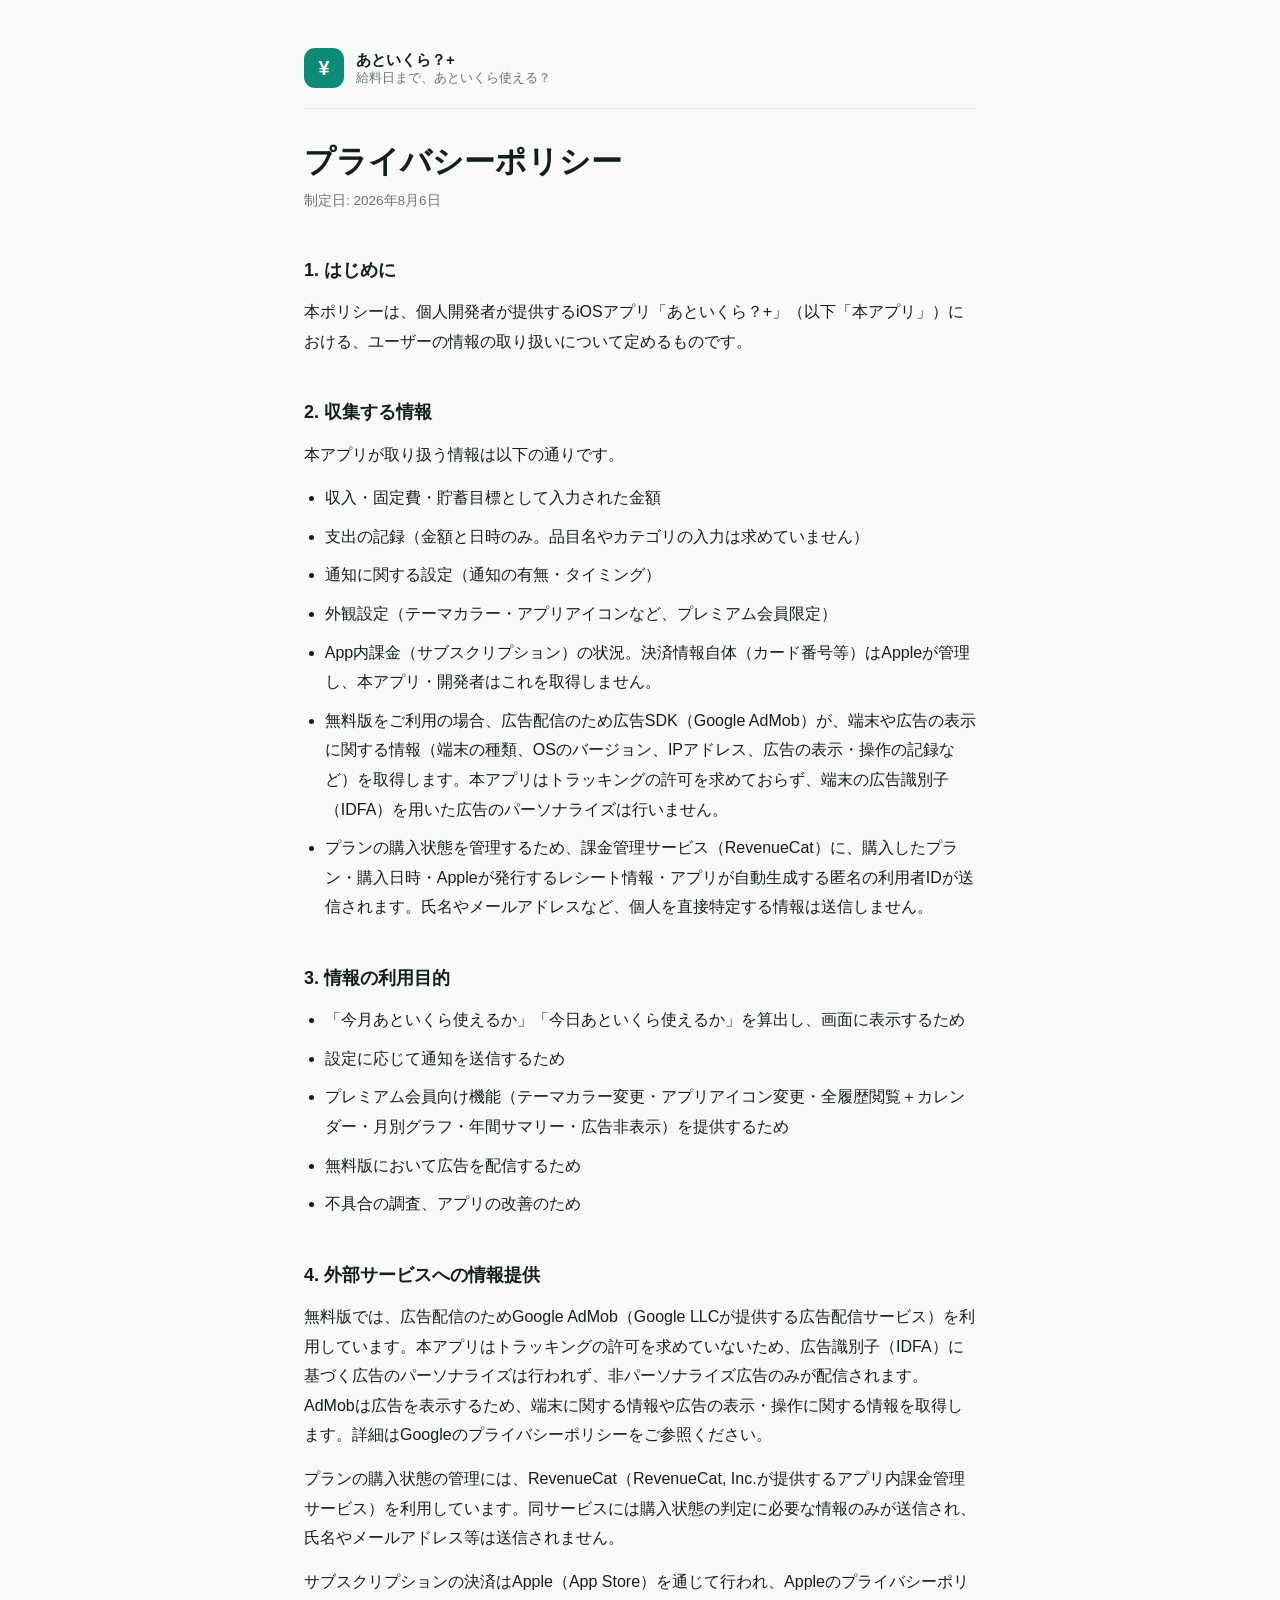
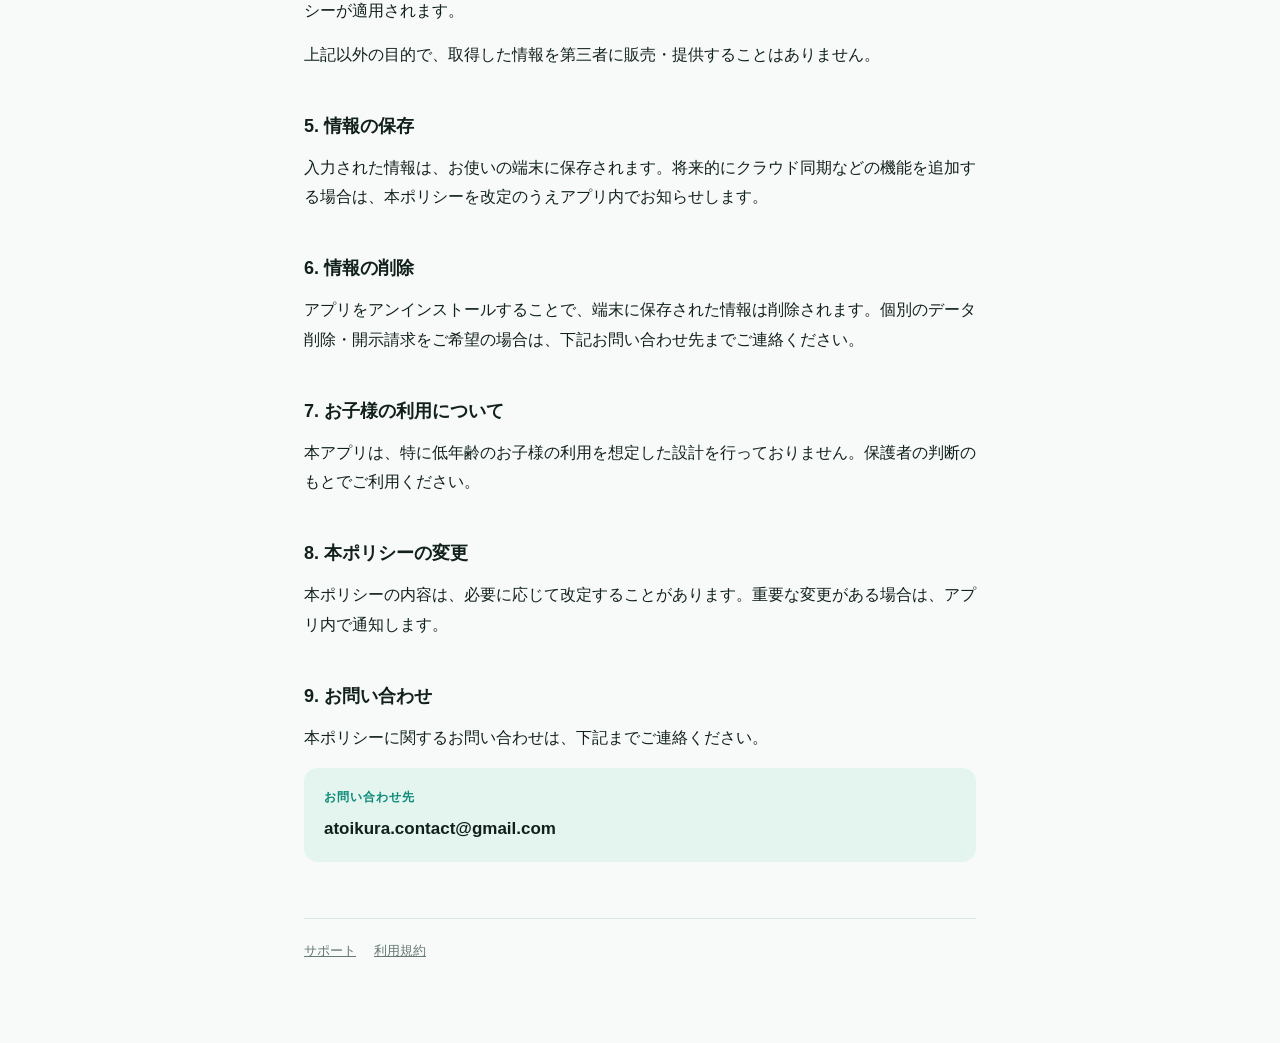
==== privacy.html @ 6737637c "Add files via upload" ====
<!DOCTYPE html>
<html lang="ja">
<head>
<meta charset="UTF-8">
<meta name="viewport" content="width=device-width, initial-scale=1">
<title>プライバシーポリシー｜あといくら？+</title>
<link rel="stylesheet" href="style.css">
</head>
<body>
<div class="wrap">

  <header class="site">
    <div class="mark">¥</div>
    <div class="site-name">あといくら？+<span>給料日まで、あといくら使える？</span></div>
  </header>

  <h1>プライバシーポリシー</h1>
  <p class="date">制定日: 2026年8月6日</p>

  <h2>1. はじめに</h2>
  <p>本ポリシーは、個人開発者が提供するiOSアプリ「あといくら？+」（以下「本アプリ」）における、ユーザーの情報の取り扱いについて定めるものです。</p>

  <h2>2. 収集する情報</h2>
  <p>本アプリが取り扱う情報は以下の通りです。</p>
  <ul>
    <li>収入・固定費・貯蓄目標として入力された金額</li>
    <li>支出の記録（金額と日時のみ。品目名やカテゴリの入力は求めていません）</li>
    <li>通知に関する設定（通知の有無・タイミング）</li>
    <li>外観設定（テーマカラー・アプリアイコンなど、プレミアム会員限定）</li>
    <li>App内課金（サブスクリプション）の状況。決済情報自体（カード番号等）はAppleが管理し、本アプリ・開発者はこれを取得しません。</li>
    <li>無料版をご利用の場合、広告配信のため広告SDK（Google AdMob）が、端末や広告の表示に関する情報（端末の種類、OSのバージョン、IPアドレス、広告の表示・操作の記録など）を取得します。本アプリはトラッキングの許可を求めておらず、端末の広告識別子（IDFA）を用いた広告のパーソナライズは行いません。</li>
    <li>プランの購入状態を管理するため、課金管理サービス（RevenueCat）に、購入したプラン・購入日時・Appleが発行するレシート情報・アプリが自動生成する匿名の利用者IDが送信されます。氏名やメールアドレスなど、個人を直接特定する情報は送信しません。</li>
  </ul>

  <h2>3. 情報の利用目的</h2>
  <ul>
    <li>「今月あといくら使えるか」「今日あといくら使えるか」を算出し、画面に表示するため</li>
    <li>設定に応じて通知を送信するため</li>
    <li>プレミアム会員向け機能（テーマカラー変更・アプリアイコン変更・全履歴閲覧＋カレンダー・月別グラフ・年間サマリー・広告非表示）を提供するため</li>
    <li>無料版において広告を配信するため</li>
    <li>不具合の調査、アプリの改善のため</li>
  </ul>

  <h2>4. 外部サービスへの情報提供</h2>
  <p>無料版では、広告配信のためGoogle AdMob（Google LLCが提供する広告配信サービス）を利用しています。本アプリはトラッキングの許可を求めていないため、広告識別子（IDFA）に基づく広告のパーソナライズは行われず、非パーソナライズ広告のみが配信されます。AdMobは広告を表示するため、端末に関する情報や広告の表示・操作に関する情報を取得します。詳細はGoogleのプライバシーポリシーをご参照ください。</p>
  <p>プランの購入状態の管理には、RevenueCat（RevenueCat, Inc.が提供するアプリ内課金管理サービス）を利用しています。同サービスには購入状態の判定に必要な情報のみが送信され、氏名やメールアドレス等は送信されません。</p>
  <p>サブスクリプションの決済はApple（App Store）を通じて行われ、Appleのプライバシーポリシーが適用されます。</p>
  <p>上記以外の目的で、取得した情報を第三者に販売・提供することはありません。</p>

  <h2>5. 情報の保存</h2>
  <p>入力された情報は、お使いの端末に保存されます。将来的にクラウド同期などの機能を追加する場合は、本ポリシーを改定のうえアプリ内でお知らせします。</p>

  <h2>6. 情報の削除</h2>
  <p>アプリをアンインストールすることで、端末に保存された情報は削除されます。個別のデータ削除・開示請求をご希望の場合は、下記お問い合わせ先までご連絡ください。</p>

  <h2>7. お子様の利用について</h2>
  <p>本アプリは、特に低年齢のお子様の利用を想定した設計を行っておりません。保護者の判断のもとでご利用ください。</p>

  <h2>8. 本ポリシーの変更</h2>
  <p>本ポリシーの内容は、必要に応じて改定することがあります。重要な変更がある場合は、アプリ内で通知します。</p>

  <h2>9. お問い合わせ</h2>
  <p>本ポリシーに関するお問い合わせは、下記までご連絡ください。</p>
  <div class="contact">
    <p class="label">お問い合わせ先</p>
    <a href="mailto:atoikura.contact@gmail.com">atoikura.contact@gmail.com</a>
  </div>

  <footer class="site">
    <a href="index.html">サポート</a>
    <a href="terms.html">利用規約</a>
  </footer>

</div>
</body>
</html>
---- style.css ----
:root {
  --ground: #F7FAF9;
  --surface: #FFFFFF;
  --tint: #E4F4EF;
  --ink: #12201C;
  --muted: #667873;
  --line: #DDE7E3;
  --accent: #0D8B78;
}

@media (prefers-color-scheme: dark) {
  :root {
    --ground: #0F1513;
    --surface: #171F1C;
    --tint: #16302A;
    --ink: #E9F0ED;
    --muted: #9BAAA5;
    --line: #27332F;
    --accent: #34CDB0;
  }
}

* { box-sizing: border-box; }

body {
  margin: 0;
  background: var(--ground);
  color: var(--ink);
  font-family: -apple-system, BlinkMacSystemFont, "Hiragino Sans", "Yu Gothic Medium", "Meiryo", sans-serif;
  font-size: 16px;
  line-height: 1.85;
  -webkit-font-smoothing: antialiased;
}

.wrap {
  max-width: 720px;
  margin: 0 auto;
  padding: 48px 24px 80px;
}

header.site {
  display: flex;
  align-items: center;
  gap: 12px;
  padding-bottom: 20px;
  margin-bottom: 32px;
  border-bottom: 1px solid var(--line);
}

.mark {
  width: 40px;
  height: 40px;
  border-radius: 11px;
  background: var(--accent);
  color: #fff;
  display: grid;
  place-items: center;
  font-size: 20px;
  font-weight: 800;
  flex: 0 0 auto;
}

.site-name {
  font-size: 15px;
  font-weight: 800;
  line-height: 1.3;
}

.site-name span {
  display: block;
  font-size: 12.5px;
  font-weight: 500;
  color: var(--muted);
}

h1 {
  font-size: clamp(24px, 4.5vw, 31px);
  font-weight: 800;
  line-height: 1.35;
  margin: 0 0 6px;
  text-wrap: balance;
}

.date {
  color: var(--muted);
  font-size: 13.5px;
  margin: 0 0 40px;
}

h2 {
  font-size: 18px;
  font-weight: 800;
  margin: 40px 0 10px;
  text-wrap: balance;
}

p { margin: 0 0 14px; }

ul { margin: 0 0 14px; padding-left: 1.3em; }
li { margin-bottom: 9px; }
li:last-child { margin-bottom: 0; }

.contact {
  background: var(--tint);
  border-radius: 14px;
  padding: 18px 20px;
  margin: 16px 0 0;
}

.contact .label {
  font-size: 12px;
  font-weight: 700;
  letter-spacing: .08em;
  color: var(--accent);
  margin: 0 0 4px;
}

.contact a {
  font-size: 17px;
  font-weight: 700;
  color: var(--ink);
  text-decoration: none;
  word-break: break-all;
}

.contact a:hover { text-decoration: underline; }

footer.site {
  margin-top: 56px;
  padding-top: 20px;
  border-top: 1px solid var(--line);
  color: var(--muted);
  font-size: 13px;
  display: flex;
  gap: 18px;
  flex-wrap: wrap;
}

footer.site a { color: var(--muted); }

a { color: var(--accent); }

a:focus-visible {
  outline: 2px solid var(--accent);
  outline-offset: 3px;
  border-radius: 3px;
}
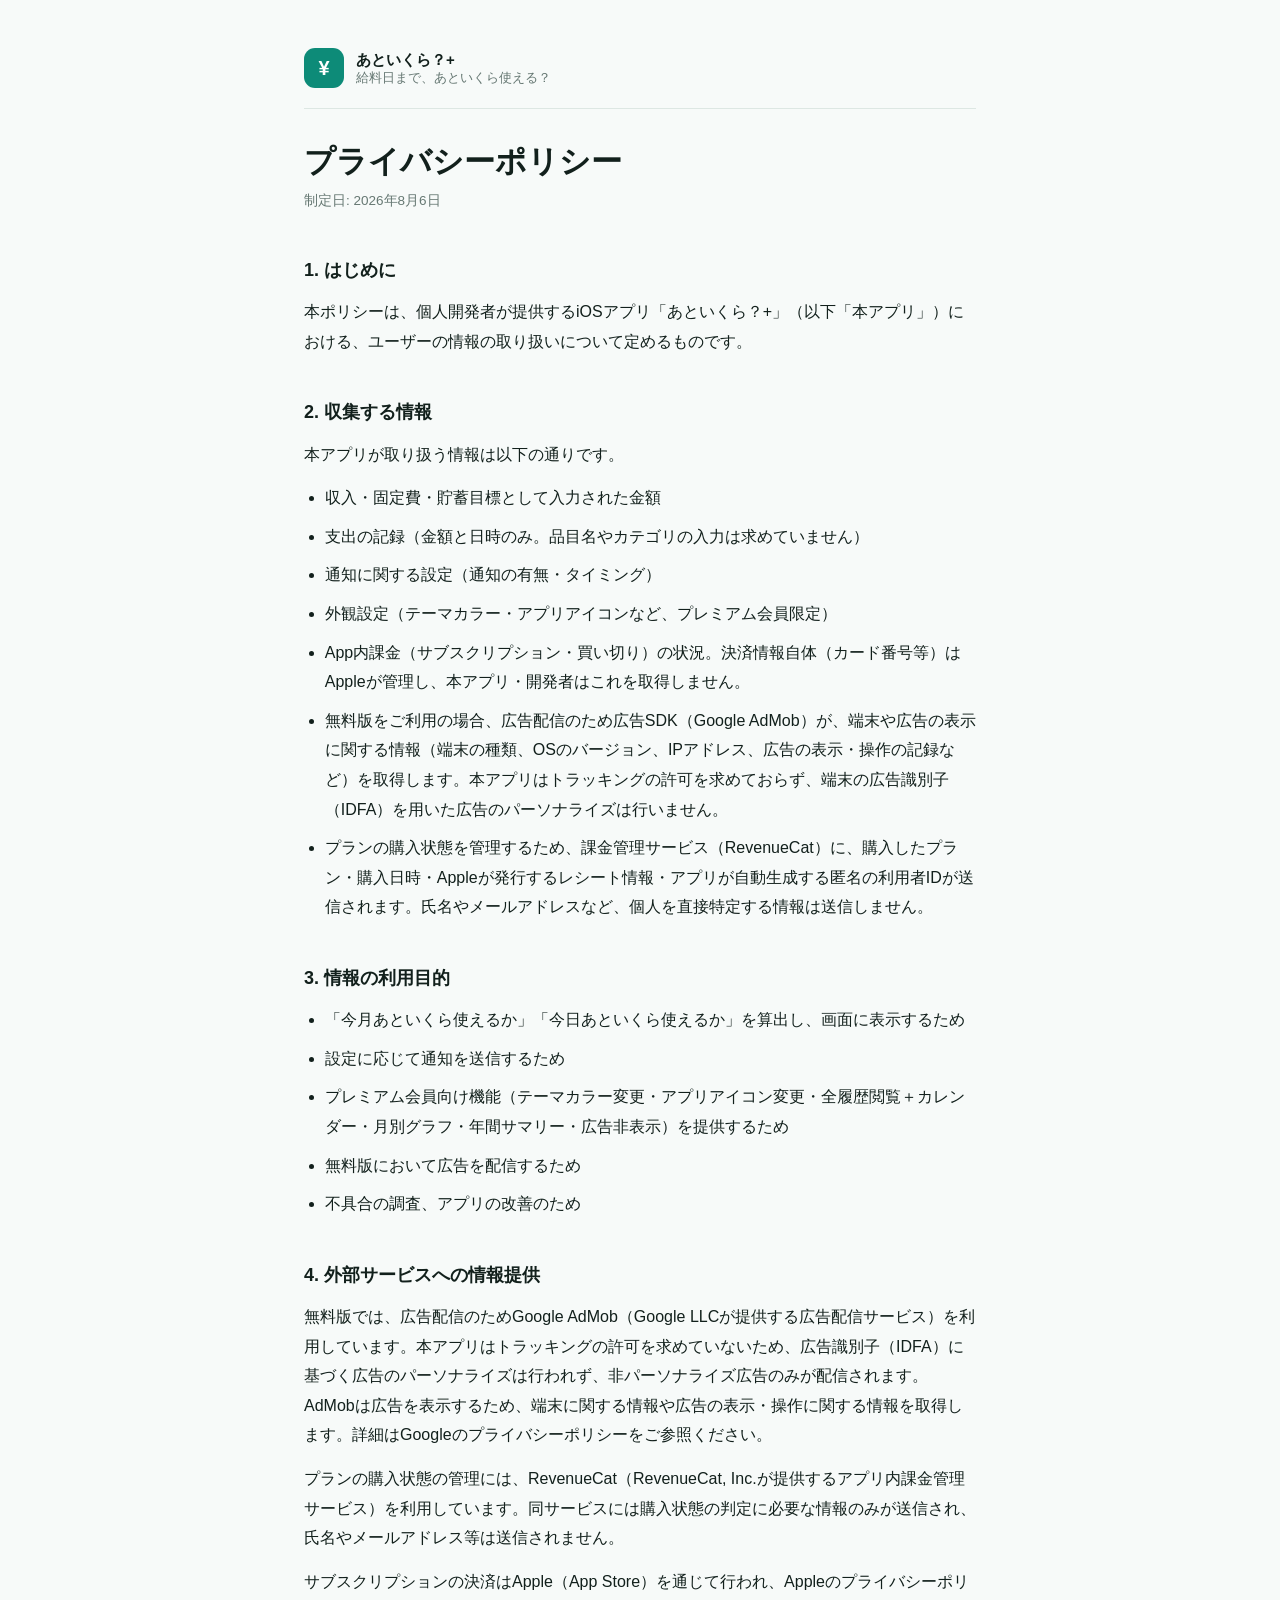
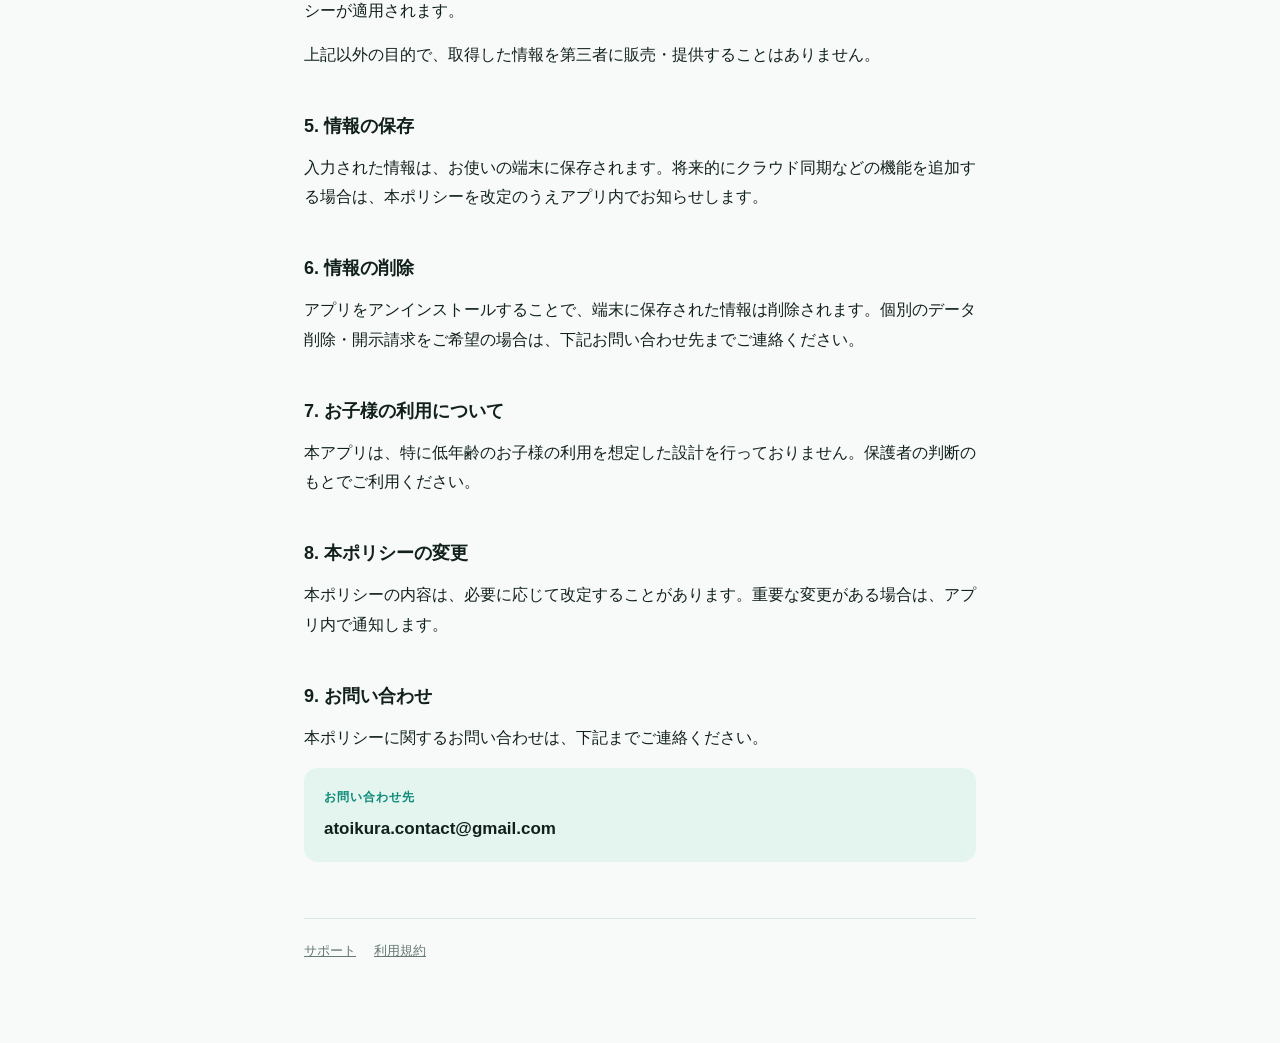
==== commit c4257da1: "Add files via upload" ====
--- a/privacy.html
+++ b/privacy.html
@@ -27,7 +27,7 @@
     <li>支出の記録（金額と日時のみ。品目名やカテゴリの入力は求めていません）</li>
     <li>通知に関する設定（通知の有無・タイミング）</li>
     <li>外観設定（テーマカラー・アプリアイコンなど、プレミアム会員限定）</li>
-    <li>App内課金（サブスクリプション）の状況。決済情報自体（カード番号等）はAppleが管理し、本アプリ・開発者はこれを取得しません。</li>
+    <li>App内課金（サブスクリプション・買い切り）の状況。決済情報自体（カード番号等）はAppleが管理し、本アプリ・開発者はこれを取得しません。</li>
     <li>無料版をご利用の場合、広告配信のため広告SDK（Google AdMob）が、端末や広告の表示に関する情報（端末の種類、OSのバージョン、IPアドレス、広告の表示・操作の記録など）を取得します。本アプリはトラッキングの許可を求めておらず、端末の広告識別子（IDFA）を用いた広告のパーソナライズは行いません。</li>
     <li>プランの購入状態を管理するため、課金管理サービス（RevenueCat）に、購入したプラン・購入日時・Appleが発行するレシート情報・アプリが自動生成する匿名の利用者IDが送信されます。氏名やメールアドレスなど、個人を直接特定する情報は送信しません。</li>
   </ul>
